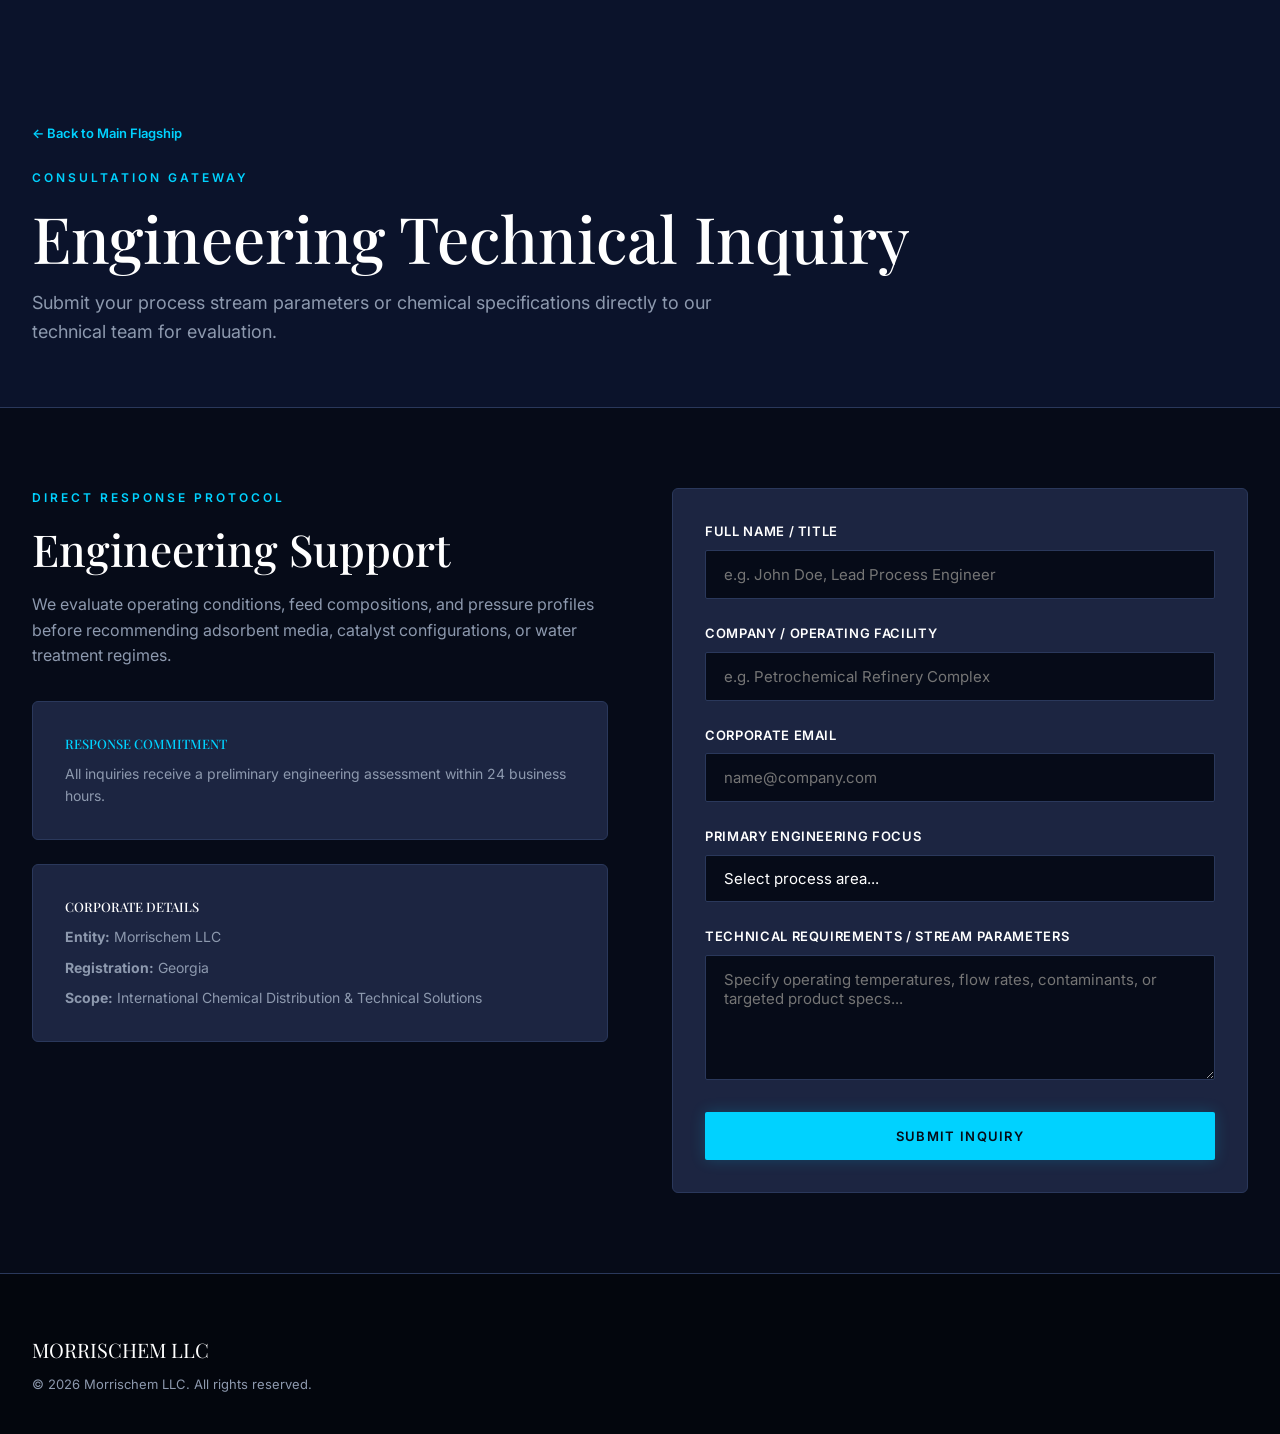
==== morrischem-industrial-clean/contact.html @ 2299e25a "Add files via upload" ====
<!DOCTYPE html>
<html lang="en">
<head>
  <meta charset="UTF-8">
  <meta name="viewport" content="width=device-width, initial-scale=1.0">
  <title>Technical Inquiry &amp; Consultation — Morrischem LLC</title>
  
  <!-- Fonts -->
  <link rel="preconnect" href="https://fonts.googleapis.com">
  <link rel="preconnect" href="https://fonts.gstatic.com" crossorigin>
  <link href="https://fonts.googleapis.com/css2?family=Inter:wght@400;500;600&family=Playfair+Display:wght@500;600&display=swap" rel="stylesheet">
  
  <!-- Master Design System CSS -->
  <link rel="stylesheet" href="style-guide.css">
  
  <style>
    .page-header {
      padding: 120px 0 60px 0;
      border-bottom: 1px solid var(--border-steel);
      background-color: var(--bg-dark-secondary);
    }

    .container {
      max-width: 1320px;
      margin: 0 auto;
      padding: 0 32px;
    }

    .section-padding {
      padding: 80px 0;
      border-bottom: 1px solid var(--border-steel);
    }

    .grid-2 {
      display: grid;
      grid-template-columns: 1fr 1fr;
      gap: 64px;
    }

    .kicker {
      font-size: 12px;
      font-weight: 600;
      color: var(--accent-cyan);
      letter-spacing: 0.25em;
      text-transform: uppercase;
      margin-bottom: 16px;
    }

    .form-group {
      margin-bottom: 24px;
    }

    .form-group label {
      display: block;
      font-size: 13px;
      font-weight: 600;
      text-transform: uppercase;
      letter-spacing: 0.05em;
      color: var(--text-main);
      margin-bottom: 8px;
    }

    .form-control {
      width: 100%;
      background-color: var(--bg-dark-primary);
      border: 1px solid var(--border-steel);
      border-radius: var(--radius-crisp);
      padding: 14px 18px;
      color: var(--text-main);
      font-family: var(--font-sans);
      font-size: 15px;
      transition: border-color 0.3s ease;
    }

    .form-control:focus {
      outline: none;
      border-color: var(--accent-cyan);
    }

    select.form-control {
      appearance: none;
    }

    .back-link {
      color: var(--accent-cyan);
      text-decoration: none;
      font-size: 13px;
      font-weight: 600;
      display: inline-block;
      margin-bottom: 24px;
    }

    .footer-wrapper {
      background-color: #03060D;
      padding: 60px 0 40px 0;
    }
  </style>
</head>
<body>

  <!-- Header Banner -->
  <header class="page-header">
    <div class="container">
      <a href="index.php" class="back-link">← Back to Main Flagship</a>
      <div class="kicker">Consultation Gateway</div>
      <h1>Engineering Technical Inquiry</h1>
      <p style="font-size: 18px; max-width: 720px; margin-top: 16px;">
        Submit your process stream parameters or chemical specifications directly to our technical team for evaluation.
      </p>
    </div>
  </header>

  <!-- Form Section -->
  <section class="section-padding">
    <div class="container grid-2">
      <!-- Left Column: Guidelines -->
      <div>
        <div class="kicker">Direct Response Protocol</div>
        <h2>Engineering Support</h2>
        <p style="margin: 16px 0 32px 0;">
          We evaluate operating conditions, feed compositions, and pressure profiles before recommending adsorbent media, catalyst configurations, or water treatment regimes.
        </p>

        <div class="card-surface" style="margin-bottom: 24px;">
          <h4 style="color: var(--accent-cyan); font-size: 13px; text-transform: uppercase; margin-bottom: 8px;">Response Commitment</h4>
          <p style="font-size: 14px;">All inquiries receive a preliminary engineering assessment within 24 business hours.</p>
        </div>

        <div class="card-surface">
          <h4 style="color: var(--text-main); font-size: 13px; text-transform: uppercase; margin-bottom: 8px;">Corporate Details</h4>
          <p style="font-size: 14px; margin-bottom: 8px;"><strong>Entity:</strong> Morrischem LLC</p>
          <p style="font-size: 14px; margin-bottom: 8px;"><strong>Registration:</strong> Georgia</p>
          <p style="font-size: 14px;"><strong>Scope:</strong> International Chemical Distribution &amp; Technical Solutions</p>
        </div>
      </div>

      <!-- Right Column: Submission Form -->
      <div class="card-surface">
        <form action="mailto:info@morrischem.com" method="post" enctype="text/plain">
          <div class="form-group">
            <label for="name">Full Name / Title</label>
            <input type="text" id="name" name="Name" class="form-control" placeholder="e.g. John Doe, Lead Process Engineer" required>
          </div>

          <div class="form-group">
            <label for="company">Company / Operating Facility</label>
            <input type="text" id="company" name="Company" class="form-control" placeholder="e.g. Petrochemical Refinery Complex" required>
          </div>

          <div class="form-group">
            <label for="email">Corporate Email</label>
            <input type="email" id="email" name="Email" class="form-control" placeholder="name@company.com" required>
          </div>

          <div class="form-group">
            <label for="vertical">Primary Engineering Focus</label>
            <select id="vertical" name="Vertical" class="form-control" required>
              <option value="" disabled selected>Select process area...</option>
              <option value="Molecular Sieves & Adsorbents">Molecular Sieves &amp; Adsorbents</option>
              <option value="Water Treatment Chemistries">Water Treatment Chemistries</option>
              <option value="Catalysts & Process Tech">Catalysts &amp; Process Tech</option>
              <option value="Other Specialty Chemical Inquiry">Other Specialty Chemical Inquiry</option>
            </select>
          </div>

          <div class="form-group">
            <label for="message">Technical Requirements / Stream Parameters</label>
            <textarea id="message" name="Parameters" class="form-control" rows="5" placeholder="Specify operating temperatures, flow rates, contaminants, or targeted product specs..." required></textarea>
          </div>

          <button type="submit" class="btn-primary" style="width: 100%; text-align: center; cursor: pointer; border: none;">Submit Inquiry</button>
        </form>
      </div>
    </div>
  </section>

  <!-- Footer -->
  <footer class="footer-wrapper">
    <div class="container">
      <div style="font-family: var(--font-serif); font-size: 20px; color: var(--text-main);">MORRISCHEM LLC</div>
      <p style="font-size: 13px; margin-top: 8px;">&copy; 2026 Morrischem LLC. All rights reserved.</p>
    </div>
  </footer>

</body>
</html>
---- morrischem-industrial-clean/style-guide.css ----
/* ==========================================================================
   MORRISCHEM DIGITAL FLAGSHIP - REFINERY BLUE DESIGN SYSTEM
   ========================================================================== */

:root {
  /* Color Palette - Extracted from Refinery Image */
  --bg-dark-primary: #060B18;       /* Deep Navy Black */
  --bg-dark-secondary: #0B132B;     /* Deep Twilight Navy */
  --bg-card-surface: #1C2541;       /* Control Panel Slate */
  --accent-cyan: #00D2FF;           /* Electric Cyan Glow */
  --accent-cyan-glow: rgba(0, 210, 255, 0.2);
  
  /* Borders & Structure */
  --border-steel: #2A385B;
  --border-light: rgba(0, 210, 255, 0.15);
  
  /* Typography Stacks */
  --font-serif: "Playfair Display", "Georgia", serif;
  --font-sans: "Inter", -apple-system, BlinkMacSystemFont, sans-serif;
  
  /* Text Colors */
  --text-main: #FFFFFF;
  --text-muted: #8D99AE;
  
  /* UI Tokens */
  --radius-crisp: 2px;
  --radius-interactive: 6px;
  --transition-smooth: cubic-bezier(0.16, 1, 0.3, 1);
}

/* Global Reset & Base Rules */
* {
  box-sizing: border-box;
  margin: 0;
  padding: 0;
}

body {
  background-color: var(--bg-dark-primary);
  color: var(--text-main);
  font-family: var(--font-sans);
  font-size: 16px;
  line-height: 1.6;
  -webkit-font-smoothing: antialiased;
}

/* Typography Hierarchy */
h1, h2, h3, h4 {
  font-family: var(--font-serif);
  color: var(--text-main);
  font-weight: 500;
}

h1 { font-size: clamp(36px, 5vw, 64px); line-height: 1.1; }
h2 { font-size: clamp(28px, 3.5vw, 44px); line-height: 1.2; }
h3 { font-size: 22px; line-height: 1.3; }

p {
  color: var(--text-muted);
}

/* Base Component: Buttons */
.btn-primary {
  display: inline-block;
  font-family: var(--font-sans);
  font-size: 13px;
  font-weight: 600;
  letter-spacing: 0.1em;
  text-transform: uppercase;
  color: #060B18;
  background-color: var(--accent-cyan);
  padding: 16px 32px;
  border-radius: var(--radius-crisp);
  text-decoration: none;
  transition: all 0.3s var(--transition-smooth);
  box-shadow: 0 0 15px var(--accent-cyan-glow);
}

.btn-primary:hover {
  background-color: #33E0FF;
  transform: translateY(-2px);
  box-shadow: 0 6px 24px rgba(0, 210, 255, 0.4);
}

.btn-secondary {
  display: inline-block;
  font-family: var(--font-sans);
  font-size: 13px;
  font-weight: 600;
  letter-spacing: 0.1em;
  text-transform: uppercase;
  color: var(--text-main);
  background-color: transparent;
  padding: 16px 32px;
  border: 1px solid var(--border-steel);
  border-radius: var(--radius-crisp);
  text-decoration: none;
  transition: all 0.3s var(--transition-smooth);
}

.btn-secondary:hover {
  border-color: var(--accent-cyan);
  background-color: rgba(0, 210, 255, 0.05);
  transform: translateY(-2px);
}

/* Base Component: Card Containers */
.card-surface {
  background-color: var(--bg-card-surface);
  border: 1px solid var(--border-steel);
  border-radius: var(--radius-interactive);
  padding: 32px;
  transition: all 0.3s var(--transition-smooth);
}

.card-surface:hover {
  border-color: var(--accent-cyan);
  box-shadow: 0 4px 20px var(--accent-cyan-glow);
}
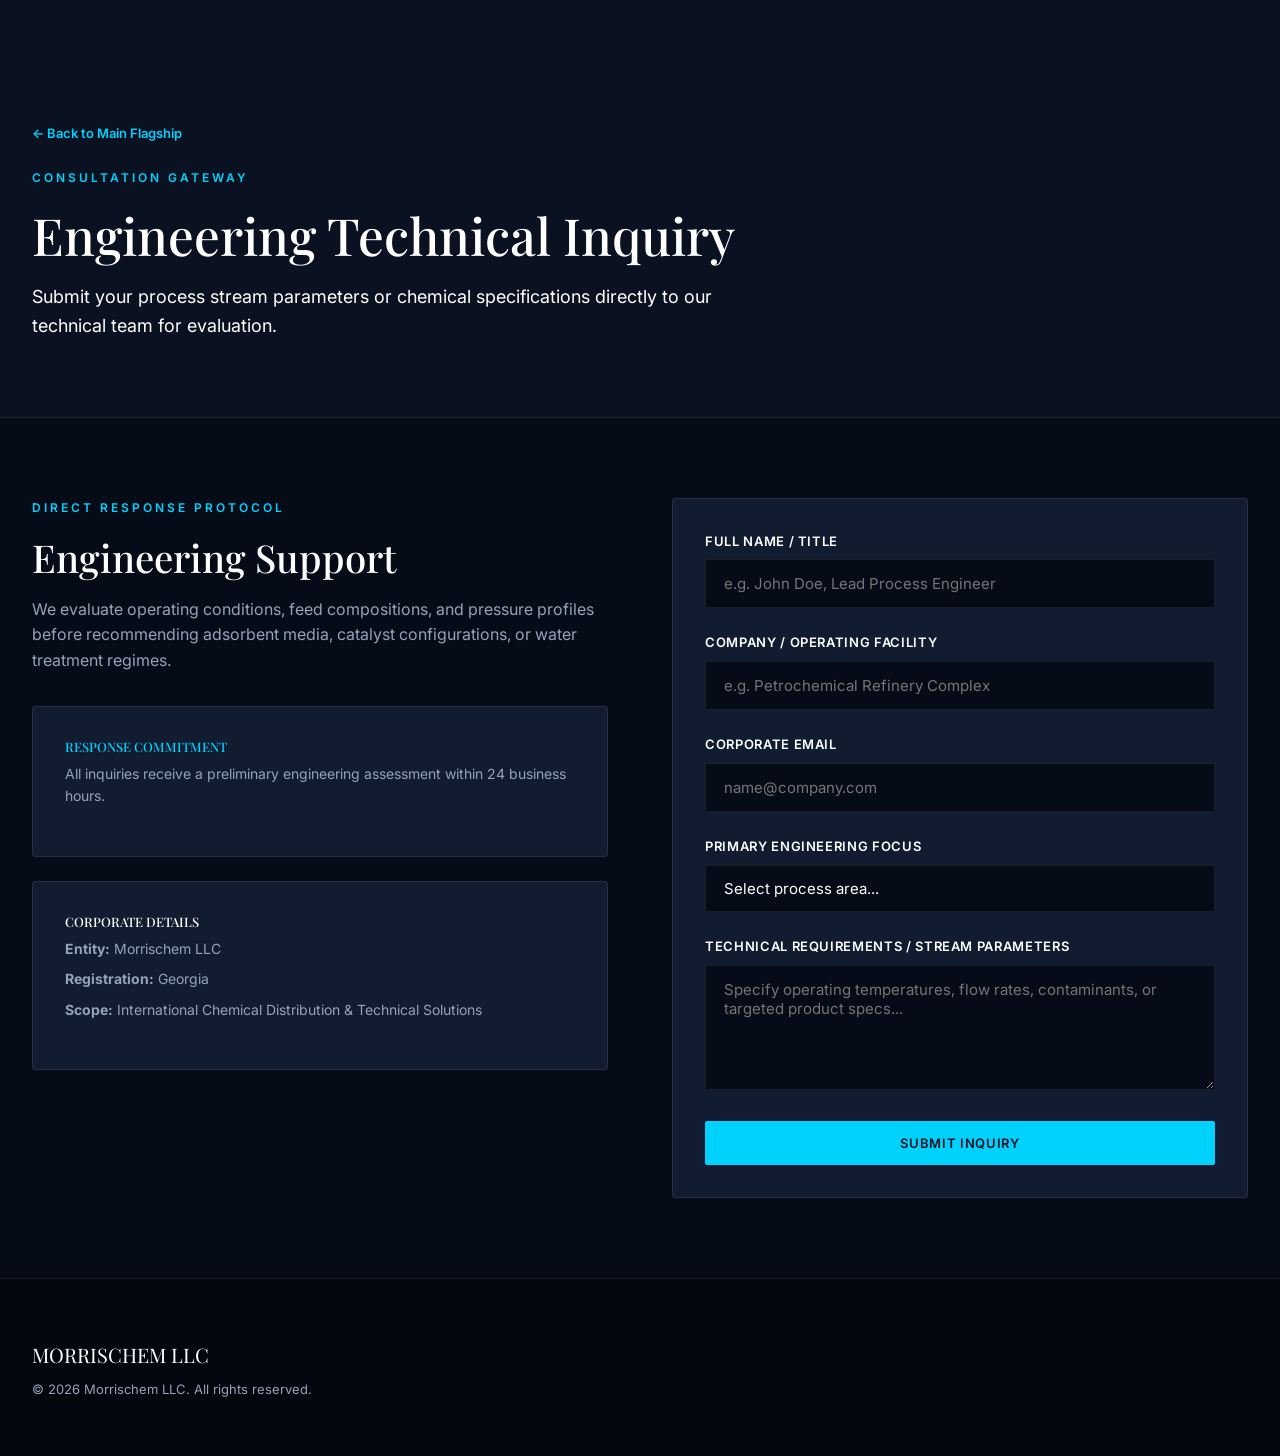
==== commit d40fee4b: "Fix HTML formatting and structure in contact page" ====
--- a/morrischem-industrial-clean/contact.html
+++ b/morrischem-industrial-clean/contact.html
@@ -74,7 +74,9 @@
 
     .form-control:focus {
       outline: none;
+     
       border-color: var(--accent-cyan);
+      <a href="/" class="back-link">← Back to Main Flagship</a>
     }
 
     select.form-control {
@@ -183,4 +185,4 @@
   </footer>
 
 </body>
-</html>+</html>
--- a/morrischem-industrial-clean/style-guide.css
+++ b/morrischem-industrial-clean/style-guide.css
@@ -1,34 +1,29 @@
 /* ==========================================================================
-   MORRISCHEM DIGITAL FLAGSHIP - REFINERY BLUE DESIGN SYSTEM
+   MORRISCHEM LLC — Master Design System & Style Guide
    ========================================================================== */
 
 :root {
-  /* Color Palette - Extracted from Refinery Image */
-  --bg-dark-primary: #060B18;       /* Deep Navy Black */
-  --bg-dark-secondary: #0B132B;     /* Deep Twilight Navy */
-  --bg-card-surface: #1C2541;       /* Control Panel Slate */
-  --accent-cyan: #00D2FF;           /* Electric Cyan Glow */
-  --accent-cyan-glow: rgba(0, 210, 255, 0.2);
+  /* Color Palette */
+  --bg-dark-primary: #060B18;
+  --bg-dark-secondary: #FFFFFF; /* High-Contrast White Sections */
+  --bg-card-surface: #111C30;
   
-  /* Borders & Structure */
-  --border-steel: #2A385B;
-  --border-light: rgba(0, 210, 255, 0.15);
-  
-  /* Typography Stacks */
-  --font-serif: "Playfair Display", "Georgia", serif;
-  --font-sans: "Inter", -apple-system, BlinkMacSystemFont, sans-serif;
-  
-  /* Text Colors */
   --text-main: #FFFFFF;
-  --text-muted: #8D99AE;
-  
-  /* UI Tokens */
+  --text-muted: #94A3B8;
+  --accent-cyan: #00D2FF;
+  --accent-navy: #0A1120;
+  --border-steel: rgba(255, 255, 255, 0.08);
+
+  /* Typography */
+  --font-serif: 'Playfair Display', Georgia, serif;
+  --font-sans: 'Inter', -apple-system, BlinkMacSystemFont, sans-serif;
+
+  /* Layout & Geometry */
   --radius-crisp: 2px;
-  --radius-interactive: 6px;
-  --transition-smooth: cubic-bezier(0.16, 1, 0.3, 1);
+  --radius-interactive: 4px;
 }
 
-/* Global Reset & Base Rules */
+/* Reset & Base Styles */
 * {
   box-sizing: border-box;
   margin: 0;
@@ -37,7 +32,7 @@
 
 body {
   background-color: var(--bg-dark-primary);
-  color: var(--text-main);
+  color: var(--text-muted);
   font-family: var(--font-sans);
   font-size: 16px;
   line-height: 1.6;
@@ -46,74 +41,120 @@
 
 /* Typography Hierarchy */
 h1, h2, h3, h4 {
+  color: var(--text-main);
   font-family: var(--font-serif);
-  color: var(--text-main);
   font-weight: 500;
+  line-height: 1.25;
 }
 
-h1 { font-size: clamp(36px, 5vw, 64px); line-height: 1.1; }
-h2 { font-size: clamp(28px, 3.5vw, 44px); line-height: 1.2; }
-h3 { font-size: 22px; line-height: 1.3; }
+h1 { font-size: clamp(32px, 4vw, 56px); }
+h2 { font-size: clamp(28px, 3vw, 40px); }
+h3 { font-size: clamp(20px, 2vw, 24px); }
+h4 { font-size: clamp(16px, 1.5vw, 18px); }
 
 p {
-  color: var(--text-muted);
+  margin-bottom: 1rem;
 }
 
-/* Base Component: Buttons */
-.btn-primary {
-  display: inline-block;
-  font-family: var(--font-sans);
-  font-size: 13px;
-  font-weight: 600;
-  letter-spacing: 0.1em;
-  text-transform: uppercase;
-  color: #060B18;
-  background-color: var(--accent-cyan);
-  padding: 16px 32px;
-  border-radius: var(--radius-crisp);
-  text-decoration: none;
-  transition: all 0.3s var(--transition-smooth);
-  box-shadow: 0 0 15px var(--accent-cyan-glow);
-}
-
-.btn-primary:hover {
-  background-color: #33E0FF;
-  transform: translateY(-2px);
-  box-shadow: 0 6px 24px rgba(0, 210, 255, 0.4);
-}
-
-.btn-secondary {
-  display: inline-block;
-  font-family: var(--font-sans);
-  font-size: 13px;
-  font-weight: 600;
-  letter-spacing: 0.1em;
-  text-transform: uppercase;
-  color: var(--text-main);
-  background-color: transparent;
-  padding: 16px 32px;
-  border: 1px solid var(--border-steel);
-  border-radius: var(--radius-crisp);
-  text-decoration: none;
-  transition: all 0.3s var(--transition-smooth);
-}
-
-.btn-secondary:hover {
-  border-color: var(--accent-cyan);
-  background-color: rgba(0, 210, 255, 0.05);
-  transform: translateY(-2px);
-}
-
-/* Base Component: Card Containers */
+/* Base Surfaces & Cards */
 .card-surface {
   background-color: var(--bg-card-surface);
   border: 1px solid var(--border-steel);
   border-radius: var(--radius-interactive);
   padding: 32px;
-  transition: all 0.3s var(--transition-smooth);
 }
 
-.card-surface:hover {
+/* Primary Button Styling */
+.btn-primary {
+  display: inline-block;
+  background-color: var(--accent-cyan);
+  color: var(--accent-navy);
+  font-family: var(--font-sans);
+  font-size: 13px;
+  font-weight: 600;
+  letter-spacing: 0.05em;
+  text-transform: uppercase;
+  text-decoration: none;
+  padding: 14px 28px;
+  border-radius: var(--radius-crisp);
+  transition: all 0.2s ease;
+}
+
+.btn-primary:hover {
+  background-color: #33E0FF;
+  box-shadow: 0 0 15px rgba(0, 210, 255, 0.4);
+}
+
+/* Secondary Button Styling */
+.btn-secondary {
+  display: inline-block;
+  background-color: transparent;
+  color: var(--text-main);
+  border: 1px solid var(--border-steel);
+  font-family: var(--font-sans);
+  font-size: 13px;
+  font-weight: 500;
+  letter-spacing: 0.05em;
+  text-transform: uppercase;
+  text-decoration: none;
+  padding: 14px 28px;
+  border-radius: var(--radius-crisp);
+  transition: all 0.2s ease;
+}
+
+.btn-secondary:hover {
   border-color: var(--accent-cyan);
-  box-shadow: 0 4px 20px var(--accent-cyan-glow);
+  color: var(--accent-cyan);
 }
+
+/* ==========================================================================
+   PAGE HEADER & WHITE SECTION CONTRAST FIXES
+   ========================================================================== */
+
+/* Keep page headers dark so white title text remains visible */
+.page-header {
+  background-color: #0A1120 !important;
+  color: #FFFFFF !important;
+}
+
+.page-header h1, .page-header p {
+  color: #FFFFFF !important;
+}
+
+/* White Alternating Section Rules */
+[style*="background-color: var(--bg-dark-secondary)"] {
+  background-color: #FFFFFF !important;
+  color: #334155 !important;
+  border-bottom: 1px solid #E2E8F0 !important;
+}
+
+[style*="background-color: var(--bg-dark-secondary)"] h1,
+[style*="background-color: var(--bg-dark-secondary)"] h2,
+[style*="background-color: var(--bg-dark-secondary)"] h3,
+[style*="background-color: var(--bg-dark-secondary)"] h4 {
+  color: #0F172A !important;
+}
+
+[style*="background-color: var(--bg-dark-secondary)"] p {
+  color: #475569 !important;
+}
+
+[style*="background-color: var(--bg-dark-secondary)"] .section-kicker,
+[style*="background-color: var(--bg-dark-secondary)"] .kicker {
+  color: #0284C7 !important;
+}
+
+[style*="background-color: var(--bg-dark-secondary)"] .card-surface {
+  background-color: #F8FAFC !important;
+  border: 1px solid #E2E8F0 !important;
+  box-shadow: 0 4px 6px -1px rgba(0, 0, 0, 0.05);
+}
+
+[style*="background-color: var(--bg-dark-secondary)"] .card-surface h3,
+[style*="background-color: var(--bg-dark-secondary)"] .card-surface h4 {
+  color: #0F172A !important;
+}
+
+[style*="background-color: var(--bg-dark-secondary)"] .card-surface p {
+  color: #64748B !important;
+}
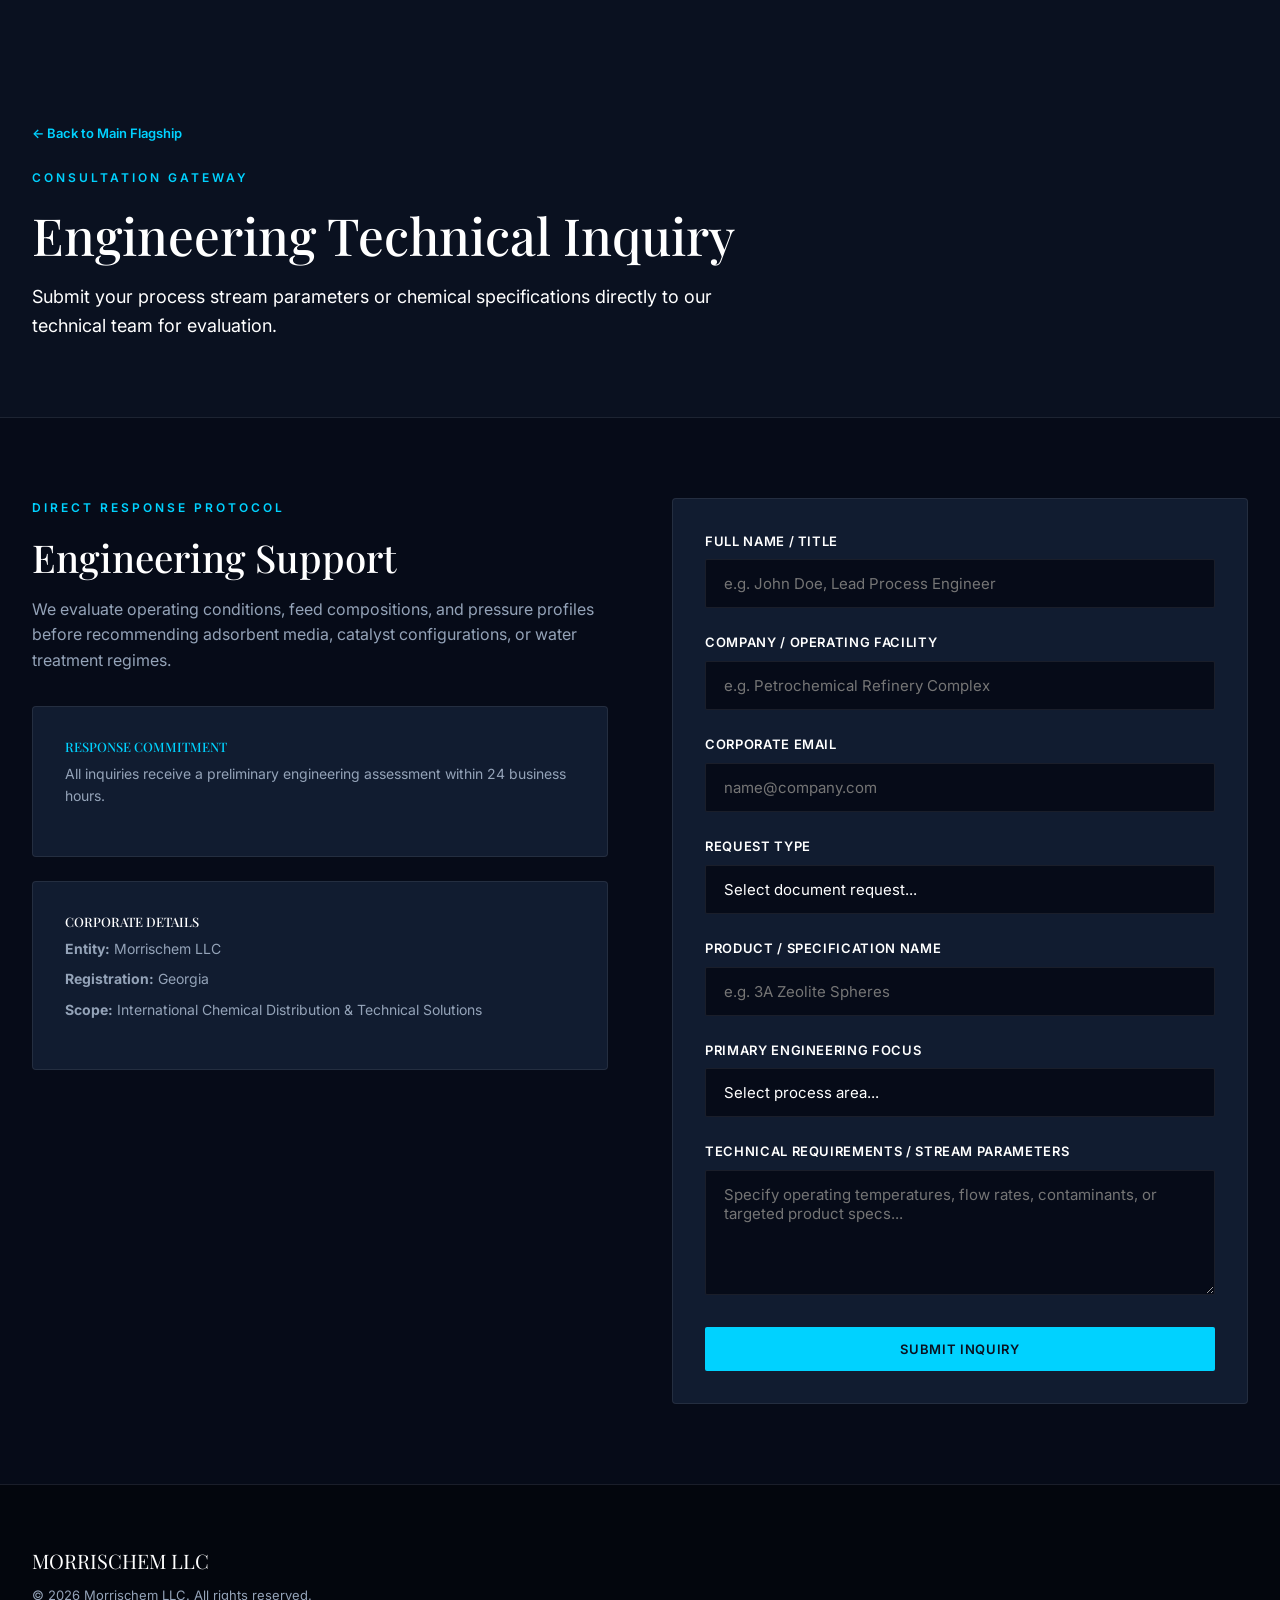
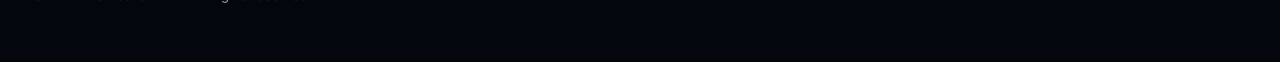
==== commit ce0684cb: "Phase 6 Complete: Contact form URL parameter handler for TDS/SDS requests" ====
--- a/morrischem-industrial-clean/contact.html
+++ b/morrischem-industrial-clean/contact.html
@@ -74,9 +74,7 @@
 
     .form-control:focus {
       outline: none;
-     
       border-color: var(--accent-cyan);
-      <a href="/" class="back-link">← Back to Main Flagship</a>
     }
 
     select.form-control {
@@ -92,6 +90,10 @@
       margin-bottom: 24px;
     }
 
+    .back-link:hover {
+      text-decoration: underline;
+    }
+
     .footer-wrapper {
       background-color: #03060D;
       padding: 60px 0 40px 0;
@@ -103,7 +105,7 @@
   <!-- Header Banner -->
   <header class="page-header">
     <div class="container">
-      <a href="index.php" class="back-link">← Back to Main Flagship</a>
+      <a href="/" class="back-link">&larr; Back to Main Flagship</a>
       <div class="kicker">Consultation Gateway</div>
       <h1>Engineering Technical Inquiry</h1>
       <p style="font-size: 18px; max-width: 720px; margin-top: 16px;">
@@ -155,6 +157,20 @@
           </div>
 
           <div class="form-group">
+            <label for="request-type">Request Type</label>
+            <select id="request-type" name="RequestType" class="form-control">
+              <option value="">Select document request...</option>
+              <option value="TDS">TDS Request</option>
+              <option value="SDS">SDS Request</option>
+            </select>
+          </div>
+
+          <div class="form-group">
+            <label for="product-name">Product / Specification Name</label>
+            <input type="text" id="product-name" name="Product" class="form-control" placeholder="e.g. 3A Zeolite Spheres">
+          </div>
+
+          <div class="form-group">
             <label for="vertical">Primary Engineering Focus</label>
             <select id="vertical" name="Vertical" class="form-control" required>
               <option value="" disabled selected>Select process area...</option>
@@ -184,5 +200,28 @@
     </div>
   </footer>
 
+  <script>
+    (function () {
+      const params = new URLSearchParams(window.location.search);
+      const doc = params.get('doc');
+      const product = params.get('product');
+
+      const requestTypeField = document.getElementById('request-type');
+      if (requestTypeField && doc) {
+        const normalizedDoc = String(doc).toUpperCase();
+        const matchingValue = normalizedDoc === 'SDS' ? 'SDS' : 'TDS';
+        const option = Array.from(requestTypeField.options).find((item) => item.value === matchingValue);
+        if (option) {
+          requestTypeField.value = matchingValue;
+        }
+      }
+
+      const productField = document.getElementById('product-name');
+      if (productField && product) {
+        productField.value = decodeURIComponent(product).replace(/\+/g, ' ');
+      }
+    })();
+  </script>
+
 </body>
 </html>
--- a/morrischem-industrial-clean/style-guide.css
+++ b/morrischem-industrial-clean/style-guide.css
@@ -107,6 +107,20 @@
   color: var(--accent-cyan);
 }
 
+/* Back Link Styling */
+.back-link {
+  color: var(--accent-cyan);
+  text-decoration: none;
+  font-size: 13px;
+  font-weight: 600;
+  display: inline-block;
+  margin-bottom: 24px;
+}
+
+.back-link:hover {
+  text-decoration: underline;
+}
+
 /* ==========================================================================
    PAGE HEADER & WHITE SECTION CONTRAST FIXES
    ========================================================================== */
